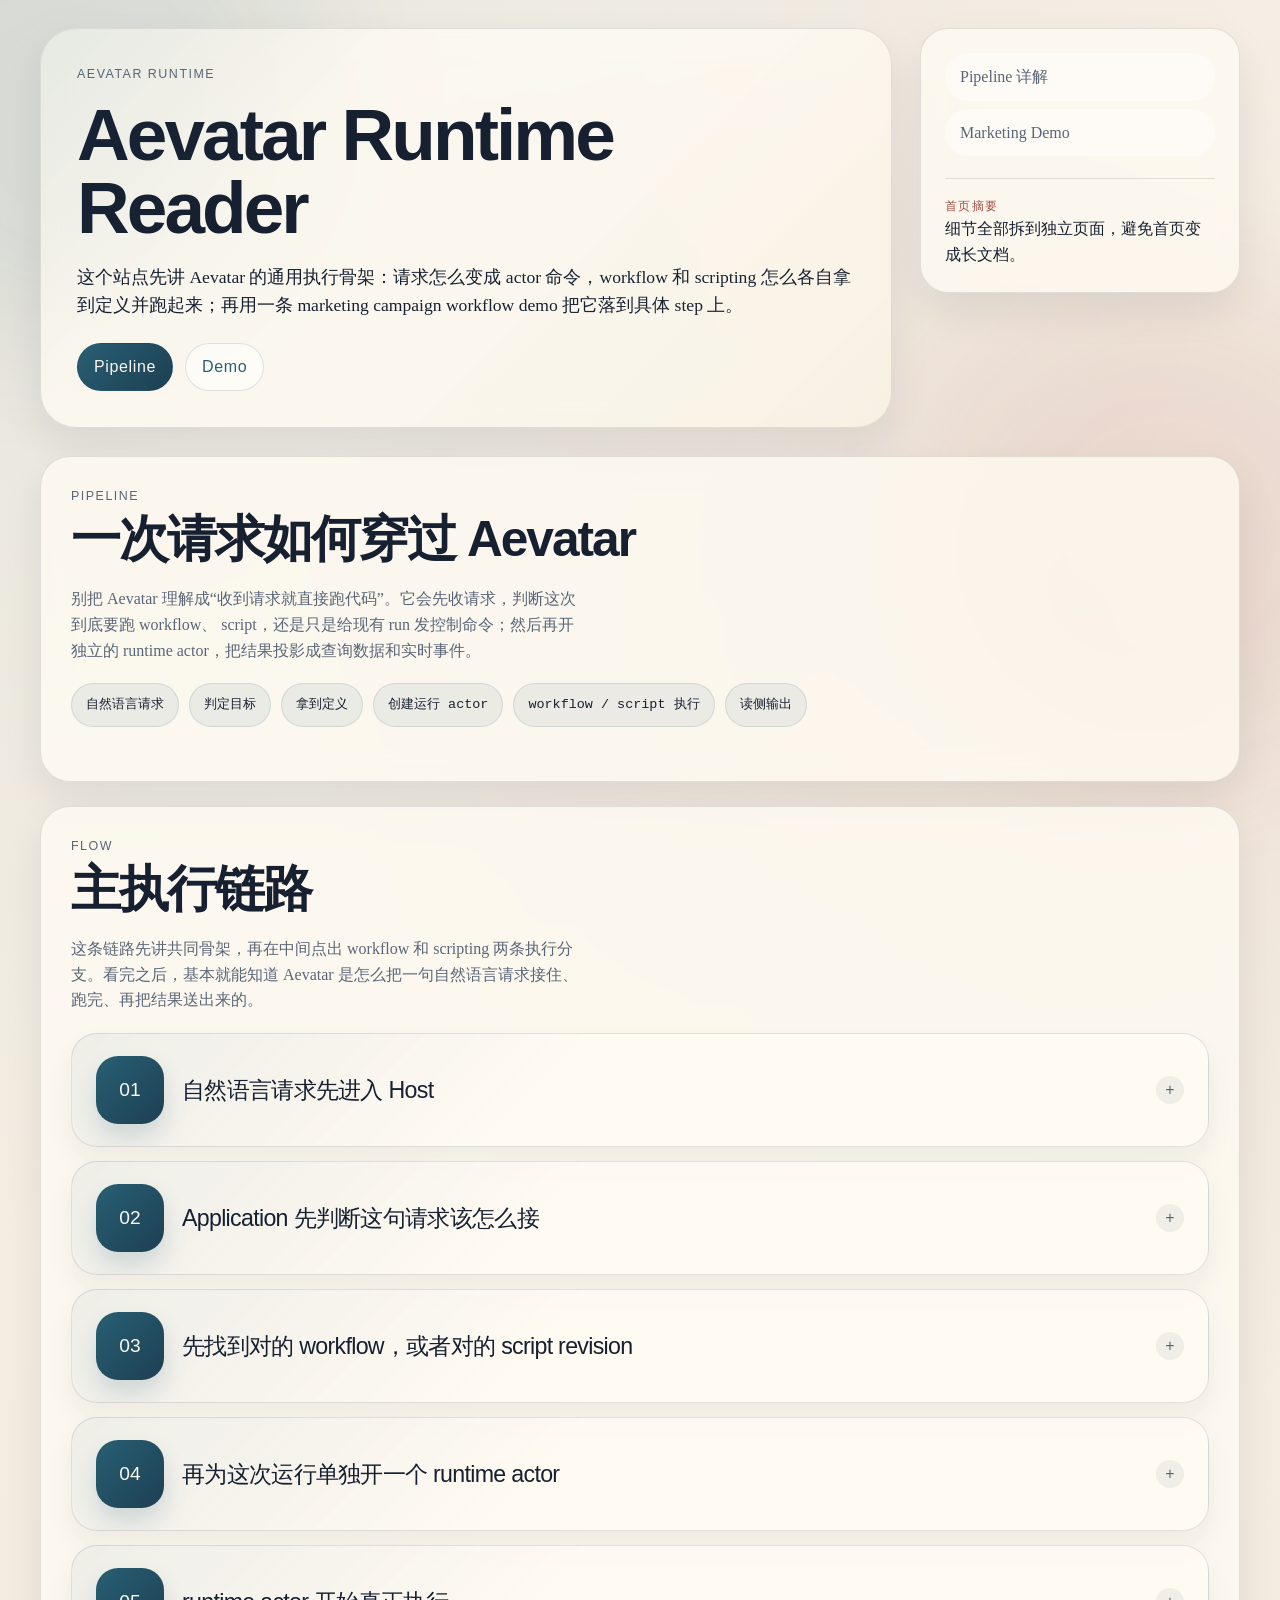
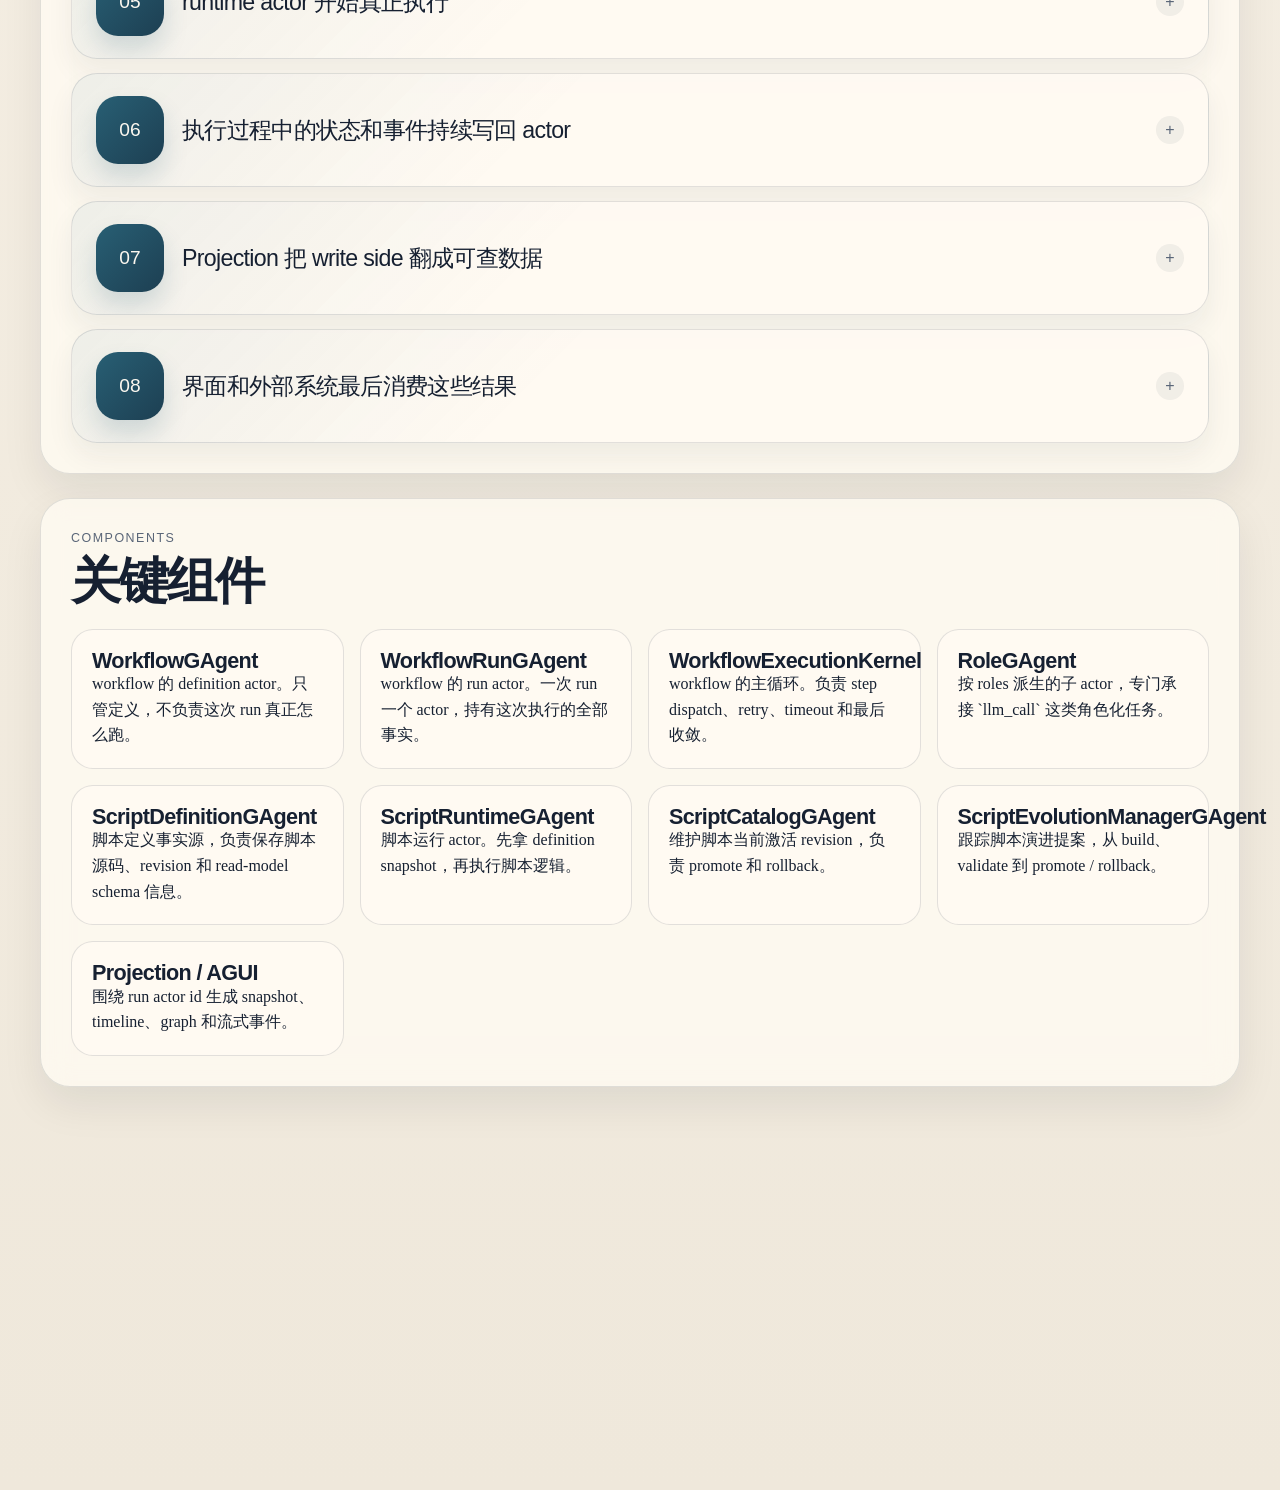
==== index.html @ a27347e6 "Deploy initial GitHub Pages site" ====
<!doctype html>
<html lang="zh-CN">
  <head>
    <meta charset="utf-8">
    <meta name="viewport" content="width=device-width, initial-scale=1">
    <title>Aevatar Runtime Reader</title>
    <meta
      name="description"
      content="Aevatar 运行骨架的静态说明站。首页先讲 workflow 与 scripting 共用的执行模式，再拆到具体页面。">
    <link rel="stylesheet" href="./styles.css">
  </head>
  <body>
    <div class="ambient ambient-a"></div>
    <div class="ambient ambient-b"></div>

    <div class="page-shell">
      <header class="hero hero-compact">
        <div class="hero-copy">
          <p class="eyebrow">Aevatar Runtime</p>
          <h1>Aevatar Runtime Reader</h1>
          <p class="lede">
            这个站点先讲 Aevatar 的通用执行骨架：请求怎么变成 actor 命令，workflow 和 scripting
            怎么各自拿到定义并跑起来；再用一条 marketing campaign workflow demo 把它落到具体 step 上。
          </p>

          <div class="hero-actions">
            <a class="button button-primary" href="./pipeline.html">Pipeline</a>
            <a class="button button-secondary" href="./marketing-demo.html">Demo</a>
          </div>
        </div>

        <aside class="hero-side">
          <nav class="section-nav" aria-label="Pages">
            <a href="./pipeline.html">Pipeline 详解</a>
            <a href="./marketing-demo.html">Marketing Demo</a>
          </nav>

          <div class="callout">
            <p class="callout-title">首页摘要</p>
            <p>细节全部拆到独立页面，避免首页变成长文档。</p>
          </div>
        </aside>
      </header>

      <main class="content">
        <section class="panel reveal" id="snapshot" data-section>
          <div class="panel-head">
            <p class="section-kicker">Pipeline</p>
            <h2>一次请求如何穿过 Aevatar</h2>
          </div>

          <p class="phase-summary">
            别把 Aevatar 理解成“收到请求就直接跑代码”。它会先收请求，判断这次到底要跑 workflow、
            script，还是只是给现有 run 发控制命令；然后再开独立的 runtime actor，把结果投影成查询数据和实时事件。
          </p>

          <div class="event-ribbon" aria-label="Pipeline Summary">
            <span>自然语言请求</span>
            <span>判定目标</span>
            <span>拿到定义</span>
            <span>创建运行 actor</span>
            <span>workflow / script 执行</span>
            <span>读侧输出</span>
          </div>
        </section>

        <section class="panel reveal" id="flow" data-section>
          <div class="panel-head">
            <p class="section-kicker">Flow</p>
            <h2>主执行链路</h2>
          </div>

          <p class="phase-summary">
            这条链路先讲共同骨架，再在中间点出 workflow 和 scripting 两条执行分支。看完之后，基本就能知道 Aevatar 是怎么把一句自然语言请求接住、跑完、再把结果送出来的。
          </p>

          <div class="step-disclosure-list">
            <details class="step-disclosure">
              <summary class="step-summary">
                <span class="step-summary-index">01</span>
                <span class="step-summary-text">自然语言请求先进入 Host</span>
              </summary>
              <div class="step-detail-body">
                <p>这里说的请求，通常是一句自然语言，比如“帮我总结这段内容”或者“给我生成一个 workflow”。它会先通过 `POST /api/chat` 之类的入口进入 Host；`resume` 和 `signal` 则是控制已有 run 的技术接口。</p>
                <p>Host 会先做参数校验和协议适配，把外部输入整理成内部命令模型。这一层只负责接入和输出格式，不保存 workflow、script 或 run 的业务状态。</p>
              </div>
            </details>

            <details class="step-disclosure">
              <summary class="step-summary">
                <span class="step-summary-index">02</span>
                <span class="step-summary-text">Application 先判断这句请求该怎么接</span>
              </summary>
              <div class="step-detail-body">
                <p>Aevatar 的执行根是 actor。Application 会先判断这是要新开一次运行，还是去恢复、控制一条已经存在的 run。</p>
                <p>技术上，这一步会把请求送进 command pipeline，由 resolver / binder 决定目标 actor 和观察链路怎么挂。它先解决“谁来接这单”，而不是“马上怎么执行”。</p>
              </div>
            </details>

            <details class="step-disclosure">
              <summary class="step-summary">
                <span class="step-summary-index">03</span>
                <span class="step-summary-text">先找到对的 workflow，或者对的 script revision</span>
              </summary>
              <div class="step-detail-body">
                <p>workflow 分支会先确认这次到底该跑哪一个 workflow，而且要跑对。来源可能是 registry、inline YAML，或者某个已经绑定了 definition 的 source actor。</p>
                <p>scripting 分支则先从 `ScriptCatalogGAgent` 查当前激活 revision，再由 `ScriptDefinitionGAgent` 提供源码、脚本包和 schema。这一步本质上是在确定 definition。</p>
              </div>
            </details>

            <details class="step-disclosure">
              <summary class="step-summary">
                <span class="step-summary-index">04</span>
                <span class="step-summary-text">再为这次运行单独开一个 runtime actor</span>
              </summary>
              <div class="step-detail-body">
                <p>拿到 definition 之后，系统不会直接在 definition actor 上开跑。workflow 会新建 `WorkflowRunGAgent`；scripting 会用 `ScriptRuntimeGAgent`。</p>
                <p>这样每次 run 都有自己的状态边界。变量、挂起点、重试、超时和最终结果，都会放在这个 runtime actor 里。</p>
              </div>
            </details>

            <details class="step-disclosure">
              <summary class="step-summary">
                <span class="step-summary-index">05</span>
                <span class="step-summary-text">runtime actor 开始真正执行</span>
              </summary>
              <div class="step-detail-body">
                <p>workflow 路径里，`WorkflowExecutionKernel` 会推进 step 主循环：发 `StepRequestEvent`，等模块回 `StepCompletedEvent`，再决定下一步。`llm_call`、`connector_call`、`wait_signal`、`human_*` 都是在这里真正发生的。</p>
                <p>scripting 路径里，`ScriptRuntimeGAgent` 会先查询 definition snapshot，再执行脚本逻辑。也就是说，这一步不是笼统地“分岔”，而是两个 runtime 分别进入自己的执行引擎。</p>
              </div>
            </details>

            <details class="step-disclosure">
              <summary class="step-summary">
                <span class="step-summary-index">06</span>
                <span class="step-summary-text">执行过程中的状态和事件持续写回 actor</span>
              </summary>
              <div class="step-detail-body">
                <p>每次步骤开始、完成、失败、挂起或恢复，runtime actor 都会把状态变化和运行事件写回自己的事实源。</p>
                <p>所以 write side 在 actor 里，不在 controller、UI 或临时 service 里；恢复执行时也靠这些已经写回去的事实继续推进。</p>
              </div>
            </details>

            <details class="step-disclosure">
              <summary class="step-summary">
                <span class="step-summary-index">07</span>
                <span class="step-summary-text">Projection 把 write side 翻成可查数据</span>
              </summary>
              <div class="step-detail-body">
                <p>Projection 消费的是 run actor 发出的 runtime `EventEnvelope` stream，再整理成 timeline、graph、snapshot 这类读侧模型。</p>
                <p>这就是 Aevatar 里的 CQRS 分界线：actor 负责写侧，projection 负责读侧。页面上看到的执行过程，是投影后的结果。</p>
              </div>
            </details>

            <details class="step-disclosure">
              <summary class="step-summary">
                <span class="step-summary-index">08</span>
                <span class="step-summary-text">界面和外部系统最后消费这些结果</span>
              </summary>
              <div class="step-detail-body">
                <p>最后，AGUIAdapter 会把 envelope 映射成前端能直接消费的运行事件，SSE 和 WebSocket 负责实时往外推。</p>
                <p>如果要查当前 snapshot、timeline 或 graph，则走 `/api/actors/*` 这组读侧接口。用户最终看到的是这些映射和投影后的输出，而不是 actor 内部状态本身。</p>
              </div>
            </details>
          </div>
        </section>

        <section class="panel reveal" id="components" data-section>
          <div class="panel-head">
            <p class="section-kicker">Components</p>
            <h2>关键组件</h2>
          </div>

          <div class="component-grid">
            <article class="component-card">
              <h3>WorkflowGAgent</h3>
              <p>workflow 的 definition actor。只管定义，不负责这次 run 真正怎么跑。</p>
            </article>
            <article class="component-card">
              <h3>WorkflowRunGAgent</h3>
              <p>workflow 的 run actor。一次 run 一个 actor，持有这次执行的全部事实。</p>
            </article>
            <article class="component-card">
              <h3>WorkflowExecutionKernel</h3>
              <p>workflow 的主循环。负责 step dispatch、retry、timeout 和最后收敛。</p>
            </article>
            <article class="component-card">
              <h3>RoleGAgent</h3>
              <p>按 roles 派生的子 actor，专门承接 `llm_call` 这类角色化任务。</p>
            </article>
            <article class="component-card">
              <h3>ScriptDefinitionGAgent</h3>
              <p>脚本定义事实源，负责保存脚本源码、revision 和 read-model schema 信息。</p>
            </article>
            <article class="component-card">
              <h3>ScriptRuntimeGAgent</h3>
              <p>脚本运行 actor。先拿 definition snapshot，再执行脚本逻辑。</p>
            </article>
            <article class="component-card">
              <h3>ScriptCatalogGAgent</h3>
              <p>维护脚本当前激活 revision，负责 promote 和 rollback。</p>
            </article>
            <article class="component-card">
              <h3>ScriptEvolutionManagerGAgent</h3>
              <p>跟踪脚本演进提案，从 build、validate 到 promote / rollback。</p>
            </article>
            <article class="component-card">
              <h3>Projection / AGUI</h3>
              <p>围绕 run actor id 生成 snapshot、timeline、graph 和流式事件。</p>
            </article>
          </div>
        </section>

        <section class="panel reveal" id="reading" data-section>
          <div class="panel-head">
            <p class="section-kicker">Reading</p>
            <h2>继续阅读</h2>
          </div>

          <div class="reading-grid">
            <a class="reading-card" href="./pipeline.html">
              <p class="reading-tag">Architecture</p>
              <h3>Aevatar Pipeline</h3>
              <p>
                讲清楚 Aevatar 的共享执行骨架，以及 workflow / scripting 在哪里分岔。
              </p>
            </a>

            <a class="reading-card" href="./marketing-demo.html">
              <p class="reading-tag">Demo</p>
              <h3>Marketing Campaign Demo</h3>
              <p>
                按时间线解释 95 个 step 在做什么，并补上 step graph 和原始 YAML 对照。
              </p>
            </a>
          </div>
        </section>
      </main>
    </div>

    <script src="./app.js"></script>
  </body>
</html>
---- styles.css ----
:root {
  --bg: #f4efe4;
  --bg-soft: #fbf7ef;
  --ink: #162031;
  --muted: #5a6678;
  --line: rgba(22, 32, 49, 0.12);
  --card: rgba(255, 251, 243, 0.78);
  --card-strong: rgba(255, 250, 242, 0.92);
  --blue: #285f74;
  --red: #a44a3f;
  --sand: #bb8c46;
  --green: #376a57;
  --shadow: 0 18px 40px rgba(18, 26, 39, 0.08);
  --radius-lg: 28px;
  --radius-md: 20px;
  --radius-sm: 14px;
  --max-width: 1200px;
  --body-font: "Iowan Old Style", "Palatino Linotype", "Book Antiqua", Georgia, serif;
  --heading-font: "Avenir Next Condensed", "Franklin Gothic Medium", "Trebuchet MS", sans-serif;
  --mono-font: "SFMono-Regular", "SF Mono", Consolas, "Liberation Mono", Menlo, monospace;
}

* {
  box-sizing: border-box;
}

html {
  scroll-behavior: smooth;
}

body {
  margin: 0;
  color: var(--ink);
  background:
    radial-gradient(circle at top left, rgba(40, 95, 116, 0.08), transparent 38%),
    radial-gradient(circle at 85% 20%, rgba(164, 74, 63, 0.08), transparent 30%),
    linear-gradient(180deg, #f7f1e7 0%, #efe8db 100%);
  font-family: var(--body-font);
  line-height: 1.6;
}

a {
  color: inherit;
}

code,
pre {
  font-family: var(--mono-font);
}

.ambient {
  position: fixed;
  inset: auto;
  width: 30rem;
  height: 30rem;
  border-radius: 999px;
  filter: blur(70px);
  opacity: 0.45;
  pointer-events: none;
  z-index: 0;
}

.ambient-a {
  top: -8rem;
  left: -10rem;
  background: rgba(40, 95, 116, 0.18);
}

.ambient-b {
  right: -8rem;
  bottom: 8rem;
  background: rgba(164, 74, 63, 0.16);
}

.page-shell {
  position: relative;
  z-index: 1;
  width: min(var(--max-width), calc(100vw - 32px));
  margin: 0 auto;
  padding: 28px 0 64px;
}

.article-shell {
  width: min(1080px, calc(100vw - 32px));
}

.hero {
  display: grid;
  grid-template-columns: minmax(0, 1.35fr) minmax(240px, 320px);
  gap: 28px;
  align-items: start;
}

.hero-copy,
.hero-side,
.panel,
.footer {
  background: var(--card);
  backdrop-filter: blur(14px);
  border: 1px solid var(--line);
  box-shadow: var(--shadow);
}

.hero-copy {
  border-radius: 36px;
  padding: 36px;
  overflow: hidden;
  position: relative;
}

.hero-copy::before {
  content: "";
  position: absolute;
  inset: 0;
  background:
    linear-gradient(135deg, rgba(40, 95, 116, 0.08), transparent 30%),
    linear-gradient(315deg, rgba(187, 140, 70, 0.06), transparent 45%);
  pointer-events: none;
}

.hero-side {
  border-radius: 28px;
  padding: 24px;
  position: sticky;
  top: 20px;
}

.hero-compact .hero-copy {
  min-height: 100%;
}

.eyebrow,
.section-kicker,
.hero-label,
.stage-meta,
.callout-title,
.reading-tag,
.chip {
  font-family: var(--heading-font);
  letter-spacing: 0.12em;
  text-transform: uppercase;
}

.eyebrow {
  margin: 0 0 14px;
  font-size: 0.78rem;
  color: var(--muted);
}

.eyebrow span {
  color: var(--blue);
  letter-spacing: 0.04em;
}

h1,
h2,
h3 {
  font-family: var(--heading-font);
  font-weight: 700;
  line-height: 1;
  margin: 0;
}

h1 {
  font-size: clamp(2.8rem, 5.7vw, 5.4rem);
  letter-spacing: -0.04em;
  margin-bottom: 18px;
}

h2 {
  font-size: clamp(1.95rem, 4vw, 3.1rem);
  letter-spacing: -0.04em;
}

h3 {
  font-size: 1.35rem;
  letter-spacing: -0.03em;
}

.lede {
  max-width: 52rem;
  margin: 0;
  font-size: 1.1rem;
  color: var(--ink);
}

.hero-actions {
  display: flex;
  gap: 12px;
  flex-wrap: wrap;
  margin-top: 24px;
}

.button {
  display: inline-flex;
  align-items: center;
  justify-content: center;
  min-height: 46px;
  padding: 10px 16px;
  border-radius: 999px;
  border: 1px solid transparent;
  text-decoration: none;
  font-family: var(--heading-font);
  letter-spacing: 0.04em;
  transition: transform 220ms ease, border-color 220ms ease, background 220ms ease;
}

.button:hover {
  transform: translateY(-2px);
}

.button-primary {
  color: var(--bg-soft);
  background: linear-gradient(135deg, var(--blue), #1d3f52);
}

.button-secondary {
  color: var(--ink);
  background: rgba(255, 255, 255, 0.5);
  border-color: rgba(22, 32, 49, 0.12);
}

.section-nav {
  display: grid;
  gap: 8px;
}

.section-nav a,
.page-nav a {
  border-radius: 999px;
  border: 1px solid transparent;
  padding: 10px 14px;
  text-decoration: none;
  color: var(--muted);
  background: rgba(255, 255, 255, 0.45);
  transition: background 240ms ease, color 240ms ease, border-color 240ms ease;
}

.section-nav a:hover,
.section-nav a.is-active,
.page-nav a:hover,
.page-nav a.is-active {
  background: rgba(40, 95, 116, 0.09);
  color: var(--ink);
  border-color: rgba(40, 95, 116, 0.2);
}

.page-nav {
  display: flex;
  flex-wrap: wrap;
  gap: 10px;
}

.callout {
  margin-top: 22px;
  padding-top: 18px;
  border-top: 1px solid var(--line);
}

.callout-title {
  margin: 0 0 10px;
  font-size: 0.75rem;
  color: var(--red);
}

.callout p,
.definition-card p,
.component-card p,
.primitive-card p,
.pitfall-card p,
.stage-body p,
.footer p,
.mini-step p,
.reading-card p,
.stat-card p,
.phase-summary {
  margin: 0;
}

.content {
  display: grid;
  gap: 24px;
  margin-top: 28px;
}

.panel,
.footer {
  border-radius: 30px;
  padding: 30px;
}

.article-hero {
  display: grid;
  gap: 18px;
}

.back-link {
  display: inline-flex;
  width: fit-content;
  text-decoration: none;
  color: var(--blue);
  font-family: var(--heading-font);
  letter-spacing: 0.04em;
}

.panel-head {
  display: grid;
  gap: 8px;
  margin-bottom: 22px;
}

.compact-head {
  margin-top: 28px;
}

.section-kicker {
  margin: 0;
  font-size: 0.78rem;
  color: var(--muted);
}

.definition-grid,
.component-grid,
.primitive-grid,
.pitfall-grid,
.evidence-grid,
.reading-grid,
.mini-flow,
.stat-grid {
  display: grid;
  gap: 16px;
}

.definition-grid {
  grid-template-columns: repeat(auto-fit, minmax(220px, 1fr));
}

.component-grid,
.evidence-grid {
  grid-template-columns: repeat(auto-fit, minmax(220px, 1fr));
}

.primitive-grid,
.reading-grid {
  grid-template-columns: repeat(auto-fit, minmax(260px, 1fr));
}

.stat-grid {
  grid-template-columns: repeat(auto-fit, minmax(210px, 1fr));
}

.mini-flow {
  grid-template-columns: repeat(auto-fit, minmax(200px, 1fr));
}

.definition-card,
.component-card,
.primitive-card,
.pitfall-card,
.evidence-link,
.reading-card,
.mini-step,
.stat-card,
.step-card {
  background: var(--card-strong);
  border: 1px solid var(--line);
  border-radius: 22px;
  padding: 20px;
}

.definition-card {
  min-height: 180px;
}

.accent-blue {
  box-shadow: inset 0 4px 0 rgba(40, 95, 116, 0.9);
}

.accent-sand {
  box-shadow: inset 0 4px 0 rgba(187, 140, 70, 0.9);
}

.accent-red {
  box-shadow: inset 0 4px 0 rgba(164, 74, 63, 0.9);
}

.formula {
  font-size: 1.04rem;
}

.mini-step {
  min-height: 150px;
  display: grid;
  gap: 10px;
}

.mini-step span {
  display: inline-flex;
  align-items: center;
  justify-content: center;
  width: 42px;
  height: 42px;
  border-radius: 999px;
  color: var(--bg-soft);
  background: linear-gradient(135deg, var(--blue), #1d3f52);
  font-family: var(--heading-font);
}

.mini-step strong,
.stat-card strong,
.reading-card h3,
.evidence-link strong {
  font-family: var(--heading-font);
}

.reading-card,
.evidence-link {
  text-decoration: none;
  display: grid;
  gap: 10px;
  transition: transform 220ms ease, border-color 220ms ease, background 220ms ease;
}

.reading-card:hover,
.evidence-link:hover {
  transform: translateY(-3px);
  border-color: rgba(40, 95, 116, 0.24);
  background: rgba(40, 95, 116, 0.06);
}

.static-card:hover {
  transform: none;
  border-color: var(--line);
  background: var(--card-strong);
}

.reading-tag {
  margin: 0;
  font-size: 0.72rem;
  color: var(--muted);
}

.stat-card {
  display: grid;
  gap: 8px;
}

.stat-card span {
  font-family: var(--heading-font);
  letter-spacing: 0.11em;
  text-transform: uppercase;
  font-size: 0.74rem;
  color: var(--muted);
}

.stat-card strong {
  font-size: 1.28rem;
}

.event-ribbon {
  display: flex;
  flex-wrap: wrap;
  gap: 10px;
  margin-bottom: 24px;
}

.event-ribbon span {
  padding: 10px 14px;
  border-radius: 999px;
  background: rgba(40, 95, 116, 0.08);
  border: 1px solid rgba(40, 95, 116, 0.14);
  font-family: var(--mono-font);
  font-size: 0.84rem;
}

.step-disclosure-list {
  display: grid;
  gap: 14px;
}

.step-disclosure {
  background:
    linear-gradient(135deg, rgba(40, 95, 116, 0.08), transparent 42%),
    var(--card-strong);
  border: 1px solid rgba(22, 32, 49, 0.12);
  border-radius: 26px;
  overflow: hidden;
  box-shadow: 0 14px 28px rgba(18, 26, 39, 0.06);
}

.step-summary {
  list-style: none;
  display: grid;
  grid-template-columns: 68px minmax(0, 1fr) 28px;
  gap: 18px;
  align-items: center;
  padding: 22px 24px;
  cursor: pointer;
}

.step-summary::-webkit-details-marker {
  display: none;
}

.step-summary::after {
  content: "+";
  display: inline-grid;
  place-items: center;
  width: 28px;
  height: 28px;
  border-radius: 999px;
  background: rgba(22, 32, 49, 0.06);
  color: var(--muted);
  font-family: var(--heading-font);
  font-size: 1rem;
}

.step-disclosure[open] .step-summary::after {
  content: "-";
}

.step-summary-index {
  display: inline-grid;
  place-items: center;
  width: 68px;
  height: 68px;
  border-radius: 22px;
  background: linear-gradient(135deg, var(--blue), #1d3f52);
  color: var(--bg-soft);
  font-family: var(--heading-font);
  font-size: 1.2rem;
  box-shadow: 0 14px 24px rgba(40, 95, 116, 0.18);
}

.step-summary-text {
  font-family: var(--heading-font);
  font-size: clamp(1.15rem, 2vw, 1.45rem);
  letter-spacing: -0.03em;
  line-height: 1.15;
}

.step-detail-body {
  display: grid;
  gap: 10px;
  padding: 0 24px 22px 110px;
}

.pipeline-list,
.step-timeline {
  list-style: none;
  margin: 0;
  padding: 0;
}

.pipeline-list {
  display: grid;
  gap: 0;
}

.pipeline-stage {
  display: grid;
  grid-template-columns: 92px minmax(0, 1fr);
  gap: 18px;
  position: relative;
  padding: 8px 0 22px;
}

.pipeline-stage:not(:last-child)::after {
  content: "";
  position: absolute;
  left: 45px;
  top: 78px;
  bottom: 8px;
  width: 2px;
  background: linear-gradient(180deg, rgba(40, 95, 116, 0.44), rgba(40, 95, 116, 0.08));
}

.stage-index {
  width: 92px;
  height: 92px;
  border-radius: 30px;
  display: grid;
  place-items: center;
  font-family: var(--heading-font);
  font-size: 1.9rem;
  color: var(--bg-soft);
  background: linear-gradient(135deg, var(--blue), #1d3f52);
  box-shadow: 0 12px 24px rgba(40, 95, 116, 0.2);
}

.stage-body {
  background: var(--card-strong);
  border: 1px solid var(--line);
  border-radius: 24px;
  padding: 20px;
  display: grid;
  gap: 10px;
}

.primitive-card p {
  display: flex;
  flex-wrap: wrap;
  gap: 8px;
}

.primitive-card code {
  display: inline-flex;
  align-items: center;
  padding: 5px 9px;
  border-radius: 999px;
  background: rgba(22, 32, 49, 0.05);
  font-size: 0.84rem;
}

.boundary-table {
  display: grid;
  gap: 10px;
}

.boundary-row {
  display: grid;
  grid-template-columns: minmax(140px, 180px) minmax(0, 1fr) minmax(0, 1fr);
  gap: 14px;
  align-items: start;
  background: var(--card-strong);
  border: 1px solid var(--line);
  border-radius: 22px;
  padding: 16px 18px;
}

.boundary-head {
  font-family: var(--heading-font);
  letter-spacing: 0.08em;
  text-transform: uppercase;
  color: var(--muted);
  background: transparent;
  box-shadow: none;
  border-style: dashed;
}

.pitfall-grid {
  grid-template-columns: repeat(auto-fit, minmax(260px, 1fr));
}

.pitfall-card {
  position: relative;
  overflow: hidden;
}

.pitfall-card::before {
  content: "";
  position: absolute;
  inset: auto auto 0 0;
  width: 72px;
  height: 4px;
  background: var(--red);
}

.evidence-link span {
  color: var(--muted);
  font-family: var(--mono-font);
  font-size: 0.8rem;
  word-break: break-word;
}

.phase-summary {
  margin: 0 0 20px;
  max-width: 64ch;
  color: var(--muted);
}

.step-timeline {
  display: grid;
  gap: 12px;
}

.step-card {
  display: grid;
  grid-template-columns: 56px minmax(0, 1fr);
  gap: 16px;
  align-items: start;
  padding: 16px 18px;
}

.step-no {
  display: inline-grid;
  place-items: center;
  width: 56px;
  height: 56px;
  border-radius: 18px;
  background: rgba(40, 95, 116, 0.12);
  color: var(--blue);
  font-family: var(--heading-font);
  font-size: 1rem;
}

.branch-card .step-no {
  background: rgba(164, 74, 63, 0.12);
  color: var(--red);
}

.step-head {
  display: flex;
  flex-wrap: wrap;
  gap: 8px;
  align-items: center;
  margin-bottom: 8px;
}

.step-head strong {
  font-family: var(--heading-font);
  font-size: 1.08rem;
}

.chip {
  display: inline-flex;
  align-items: center;
  height: 26px;
  padding: 0 10px;
  border-radius: 999px;
  border: 1px solid rgba(22, 32, 49, 0.08);
  background: rgba(22, 32, 49, 0.05);
  font-size: 0.68rem;
  color: var(--muted);
}

.graph-legend {
  display: flex;
  flex-wrap: wrap;
  gap: 12px;
  margin: 0 0 18px;
}

.graph-legend-item,
.graph-phase-kicker,
.graph-node-type,
.graph-node-role,
.graph-node-link-label {
  font-family: var(--heading-font);
  letter-spacing: 0.08em;
  text-transform: uppercase;
}

.graph-legend-item {
  display: inline-flex;
  align-items: center;
  gap: 8px;
  color: var(--muted);
  font-size: 0.68rem;
}

.legend-line,
.legend-branch,
.legend-cross {
  display: inline-flex;
  width: 24px;
  height: 10px;
  border-radius: 999px;
}

.legend-line {
  background: linear-gradient(90deg, rgba(40, 95, 116, 0.24), rgba(40, 95, 116, 0.82));
}

.legend-branch {
  background: linear-gradient(90deg, rgba(164, 74, 63, 0.2), rgba(164, 74, 63, 0.82));
}

.legend-cross {
  background: linear-gradient(90deg, rgba(187, 140, 70, 0.2), rgba(187, 140, 70, 0.82));
}

.workflow-graph {
  display: grid;
  gap: 18px;
}

.workflow-graph-compact {
  gap: 12px;
  width: max-content;
  max-width: 100%;
}

.graph-phase {
  background: rgba(255, 255, 255, 0.42);
  border: 1px solid var(--line);
  border-radius: 24px;
  padding: 18px;
  display: grid;
  gap: 14px;
}

.graph-phase-head {
  display: flex;
  align-items: end;
  justify-content: space-between;
  gap: 16px;
  flex-wrap: wrap;
}

.graph-phase-kicker {
  margin: 0 0 4px;
  font-size: 0.72rem;
  color: var(--muted);
}

.graph-phase-head h3 {
  font-size: 1.2rem;
}

.graph-phase-count {
  color: var(--muted);
  font-family: var(--mono-font);
  font-size: 0.84rem;
}

.graph-lane {
  list-style: none;
  margin: 0;
  padding: 0;
  display: grid;
  gap: 14px;
}

.graph-node {
  position: relative;
  background: var(--card-strong);
  border: 1px solid rgba(22, 32, 49, 0.12);
  border-radius: 20px;
  padding: 16px 18px 18px;
  display: grid;
  gap: 10px;
  cursor: default;
}

.graph-node::after {
  content: "";
  position: absolute;
  left: 28px;
  bottom: -15px;
  width: 2px;
  height: 15px;
  background: linear-gradient(180deg, rgba(40, 95, 116, 0.6), rgba(40, 95, 116, 0.12));
}

.graph-node::before {
  content: "";
  position: absolute;
  left: 24px;
  bottom: -17px;
  width: 10px;
  height: 10px;
  border-right: 2px solid rgba(40, 95, 116, 0.48);
  border-bottom: 2px solid rgba(40, 95, 116, 0.48);
  transform: rotate(45deg);
}

.graph-node:last-child::after,
.graph-node:last-child::before {
  display: none;
}

.graph-node.is-conditional {
  border-color: rgba(164, 74, 63, 0.22);
  box-shadow: inset 0 3px 0 rgba(164, 74, 63, 0.82);
}

.graph-node.is-cross-phase {
  border-color: rgba(187, 140, 70, 0.28);
}

.graph-node-head {
  display: flex;
  align-items: start;
  gap: 14px;
}

.graph-node-no {
  display: inline-grid;
  place-items: center;
  width: 42px;
  height: 42px;
  border-radius: 14px;
  background: rgba(40, 95, 116, 0.12);
  color: var(--blue);
  font-family: var(--heading-font);
  font-size: 0.94rem;
  flex: 0 0 auto;
}

.graph-node.is-conditional .graph-node-no {
  background: rgba(164, 74, 63, 0.12);
  color: var(--red);
}

.graph-node-label {
  display: grid;
  gap: 8px;
  min-width: 0;
}

.graph-node-label strong {
  font-family: var(--mono-font);
  font-size: 0.94rem;
  word-break: break-word;
}

.graph-node-meta {
  display: flex;
  flex-wrap: wrap;
  gap: 8px;
}

.graph-node-type,
.graph-node-role {
  display: inline-flex;
  align-items: center;
  min-height: 24px;
  padding: 0 10px;
  border-radius: 999px;
  font-size: 0.66rem;
}

.graph-node-type {
  background: rgba(40, 95, 116, 0.1);
  color: var(--blue);
}

.graph-node-role {
  background: rgba(22, 32, 49, 0.05);
  color: var(--muted);
}

.graph-node-links {
  display: grid;
  gap: 8px;
}

.graph-node-links.is-branch-grid {
  grid-template-columns: repeat(2, minmax(0, 1fr));
  gap: 10px;
  position: relative;
  padding-top: 6px;
}

.graph-node-links.is-branch-grid::before {
  content: "";
  position: absolute;
  left: 50%;
  top: 0;
  width: 18px;
  height: 10px;
  transform: translateX(-50%);
  border-top: 2px solid rgba(164, 74, 63, 0.36);
  border-left: 2px solid rgba(164, 74, 63, 0.36);
  border-right: 2px solid rgba(164, 74, 63, 0.36);
  border-radius: 12px 12px 0 0;
}

.graph-node-link {
  display: flex;
  flex-wrap: wrap;
  gap: 8px;
  align-items: center;
  font-size: 0.92rem;
}

.graph-node-link-label {
  display: inline-flex;
  align-items: center;
  min-height: 24px;
  padding: 0 9px;
  border-radius: 999px;
  font-size: 0.66rem;
}

.graph-node-link-label.is-next {
  background: rgba(40, 95, 116, 0.1);
  color: var(--blue);
}

.graph-node-link-label.is-branch {
  background: rgba(164, 74, 63, 0.12);
  color: var(--red);
}

.graph-node-link-label.is-cross {
  background: rgba(187, 140, 70, 0.16);
  color: #8f5e1e;
}

.graph-node-link code {
  font-size: 0.85rem;
}

.graph-node-tooltip {
  position: absolute;
  top: 0;
  left: calc(100% + 12px);
  width: min(280px, 52vw);
  padding: 12px 14px;
  border-radius: 14px;
  border: 1px solid rgba(22, 32, 49, 0.12);
  background: rgba(18, 26, 39, 0.96);
  color: #eef2f8;
  font-size: 0.8rem;
  line-height: 1.5;
  box-shadow: 0 14px 28px rgba(18, 26, 39, 0.18);
  opacity: 0;
  transform: translateY(6px);
  pointer-events: none;
  transition: opacity 180ms ease, transform 180ms ease;
  z-index: 5;
}

.graph-node:hover .graph-node-tooltip,
.graph-node:focus .graph-node-tooltip,
.graph-node:focus-within .graph-node-tooltip {
  opacity: 1;
  transform: translateY(0);
}

.graph-branch-box {
  position: relative;
  display: grid;
  gap: 8px;
  padding: 10px 12px;
  border-radius: 14px;
  border: 1px dashed rgba(164, 74, 63, 0.28);
  background: rgba(164, 74, 63, 0.04);
}

.graph-branch-box.is-cross-phase {
  border-color: rgba(187, 140, 70, 0.34);
  background: rgba(187, 140, 70, 0.06);
}

.graph-branch-box code {
  font-size: 0.82rem;
  word-break: break-word;
}

.workflow-graph-compact .graph-phase {
  padding: 16px;
  border-radius: 20px;
  gap: 12px;
  width: min(100%, 360px);
  background: rgba(255, 253, 248, 0.96);
  border-color: rgba(40, 95, 116, 0.16);
}

.workflow-graph-compact .graph-phase-head h3 {
  font-size: 1.02rem;
}

.workflow-graph-compact .graph-phase-count,
.workflow-graph-compact .graph-phase-kicker {
  font-size: 0.72rem;
}

.workflow-graph-compact .graph-lane {
  gap: 8px;
  justify-items: start;
}

.workflow-graph-compact .graph-node {
  border-radius: 16px;
  padding: 10px 12px 12px;
  gap: 6px;
  width: min(100%, 300px);
  background: #fffdf8;
  border: 2px solid rgba(40, 95, 116, 0.22);
  box-shadow: 0 8px 14px rgba(18, 26, 39, 0.06);
}

.workflow-graph-compact .graph-node::after {
  left: 22px;
  bottom: -11px;
  height: 11px;
}

.workflow-graph-compact .graph-node::before {
  left: 18px;
  bottom: -13px;
  width: 8px;
  height: 8px;
}

.workflow-graph-compact .graph-node-no {
  width: 32px;
  height: 32px;
  border-radius: 10px;
  font-size: 0.8rem;
}

.workflow-graph-compact .graph-node-head {
  gap: 10px;
}

.workflow-graph-compact .graph-node-label {
  gap: 6px;
}

.workflow-graph-compact .graph-node-label strong {
  font-size: 0.78rem;
  color: var(--ink);
}

.workflow-graph-compact .graph-node-meta {
  gap: 6px;
}

.workflow-graph-compact .graph-node-type,
.workflow-graph-compact .graph-node-role,
.workflow-graph-compact .graph-node-link-label {
  min-height: 20px;
  padding: 0 8px;
  font-size: 0.58rem;
}

.workflow-graph-compact .graph-node-link {
  font-size: 0.74rem;
}

.workflow-graph-compact .graph-node-link code,
.workflow-graph-compact .graph-branch-box code {
  font-size: 0.75rem;
}

.workflow-graph-compact .graph-branch-box {
  gap: 6px;
  padding: 8px 10px;
  border-radius: 12px;
  background: rgba(164, 74, 63, 0.06);
}

.workflow-graph-compact .graph-node-tooltip {
  left: calc(100% + 10px);
  width: min(260px, 34vw);
  padding: 10px 12px;
  font-size: 0.74rem;
}

.workflow-graph-compact .graph-node.is-conditional {
  border-color: rgba(164, 74, 63, 0.34);
  box-shadow: inset 0 4px 0 rgba(164, 74, 63, 0.82), 0 8px 14px rgba(18, 26, 39, 0.06);
}

.code-block {
  margin: 0;
  padding: 20px;
  border-radius: 24px;
  border: 1px solid var(--line);
  background: rgba(18, 26, 39, 0.94);
  color: #e8edf5;
  overflow: auto;
  font-size: 0.84rem;
  line-height: 1.55;
  white-space: pre;
}

.code-block-tall {
  max-height: 960px;
}

.phase-assets {
  display: grid;
  grid-template-columns: minmax(0, 1.05fr) minmax(0, 0.95fr);
  gap: 18px;
  margin: 0 0 20px;
  align-items: start;
}

.phase-asset {
  background: rgba(255, 255, 255, 0.34);
  border: 1px solid var(--line);
  border-radius: 22px;
  padding: 16px;
  display: grid;
  gap: 12px;
  min-width: 0;
}

.phase-asset-head {
  display: grid;
  gap: 6px;
}

.phase-asset-head h3 {
  font-size: 1.02rem;
}

.code-block-phase {
  max-height: 540px;
}

.step-timeline {
  display: none;
}

.step-timeline.is-compact {
  gap: 8px;
}

.step-timeline.is-compact .step-card {
  padding: 12px 14px;
}

.step-timeline.is-compact .step-card p {
  display: none;
}

.step-timeline.is-compact .step-head {
  margin-bottom: 0;
}

.step-timeline.is-compact .step-head strong {
  font-size: 0.96rem;
}

.footer {
  margin-top: 24px;
  display: flex;
  justify-content: space-between;
  gap: 16px;
  flex-wrap: wrap;
}

.footer a,
.back-link,
.button-secondary {
  color: var(--blue);
}

.reveal {
  opacity: 0;
  transform: translateY(22px);
  transition: opacity 520ms ease, transform 520ms ease;
}

.reveal.is-visible {
  opacity: 1;
  transform: translateY(0);
}

@media (max-width: 1100px) {
  .hero {
    grid-template-columns: 1fr;
  }

  .hero-side {
    position: static;
  }

  .stat-grid {
    grid-template-columns: repeat(auto-fit, minmax(220px, 1fr));
  }
}

@media (max-width: 780px) {
  .page-shell,
  .article-shell {
    width: min(var(--max-width), calc(100vw - 20px));
    padding-top: 12px;
    padding-bottom: 40px;
  }

  .hero-copy,
  .hero-side,
  .panel,
  .footer {
    padding: 22px;
    border-radius: 24px;
  }

  h1 {
    font-size: clamp(2.3rem, 16vw, 4rem);
  }

  .pipeline-stage {
    grid-template-columns: 1fr;
  }

  .pipeline-stage::after {
    display: none;
  }

  .stage-index {
    width: 72px;
    height: 72px;
    border-radius: 22px;
    font-size: 1.5rem;
  }

  .boundary-row,
  .boundary-head {
    grid-template-columns: 1fr;
  }

  .step-card {
    grid-template-columns: 1fr;
  }

  .step-no {
    width: 48px;
    height: 48px;
    border-radius: 16px;
  }

  .step-summary {
    grid-template-columns: 52px minmax(0, 1fr) 24px;
    padding: 18px;
  }

  .step-summary-index {
    width: 52px;
    height: 52px;
    border-radius: 18px;
    font-size: 1rem;
  }

  .step-detail-body {
    padding: 0 18px 18px;
  }

  .graph-node-head {
    flex-direction: column;
  }

  .graph-node::after,
  .graph-node::before {
    left: 22px;
  }

  .graph-node-links.is-branch-grid {
    grid-template-columns: 1fr;
  }

  .phase-assets {
    grid-template-columns: 1fr;
  }

  .graph-node-tooltip,
  .workflow-graph-compact .graph-node-tooltip {
    left: 0;
    top: calc(100% + 8px);
    width: min(100%, 320px);
  }
}

@media (prefers-reduced-motion: reduce) {
  html {
    scroll-behavior: auto;
  }

  .button,
  .reading-card,
  .evidence-link,
  .reveal {
    transition: none;
  }

  .reveal {
    opacity: 1;
    transform: none;
  }
}
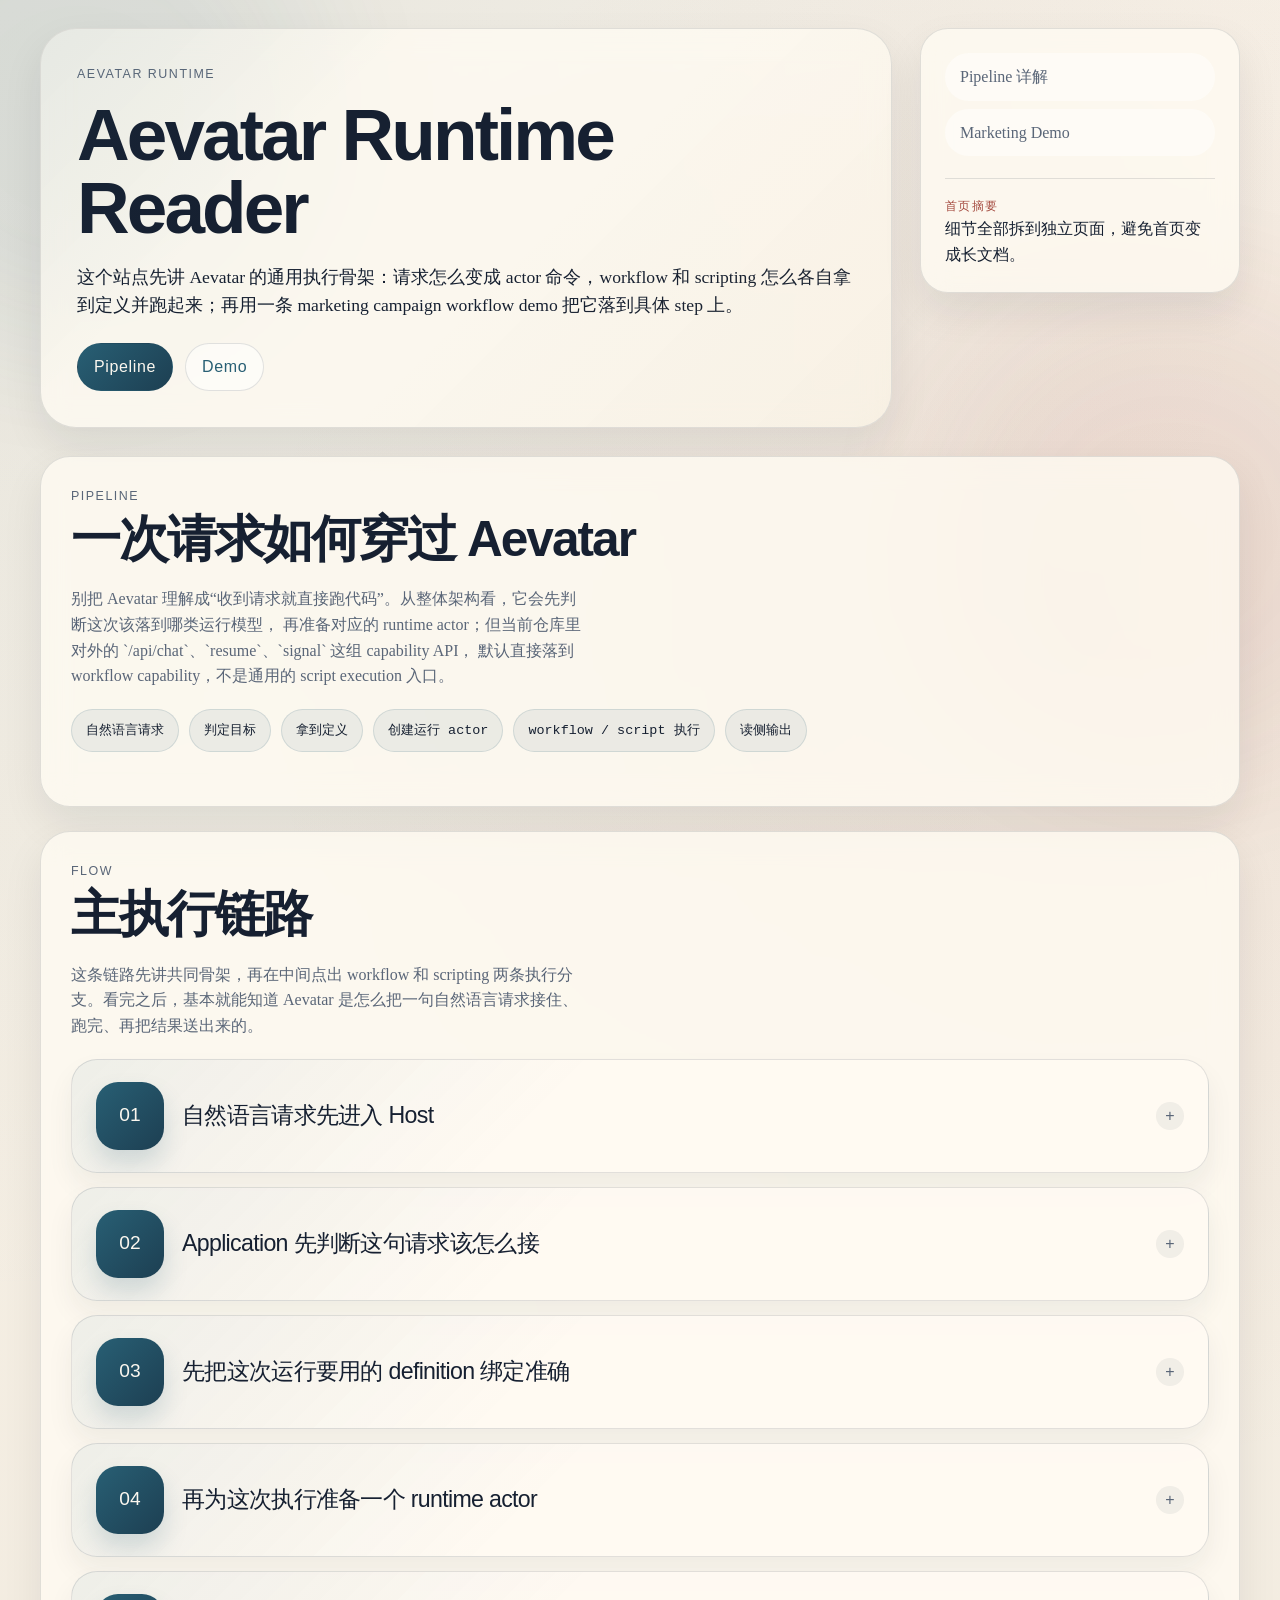
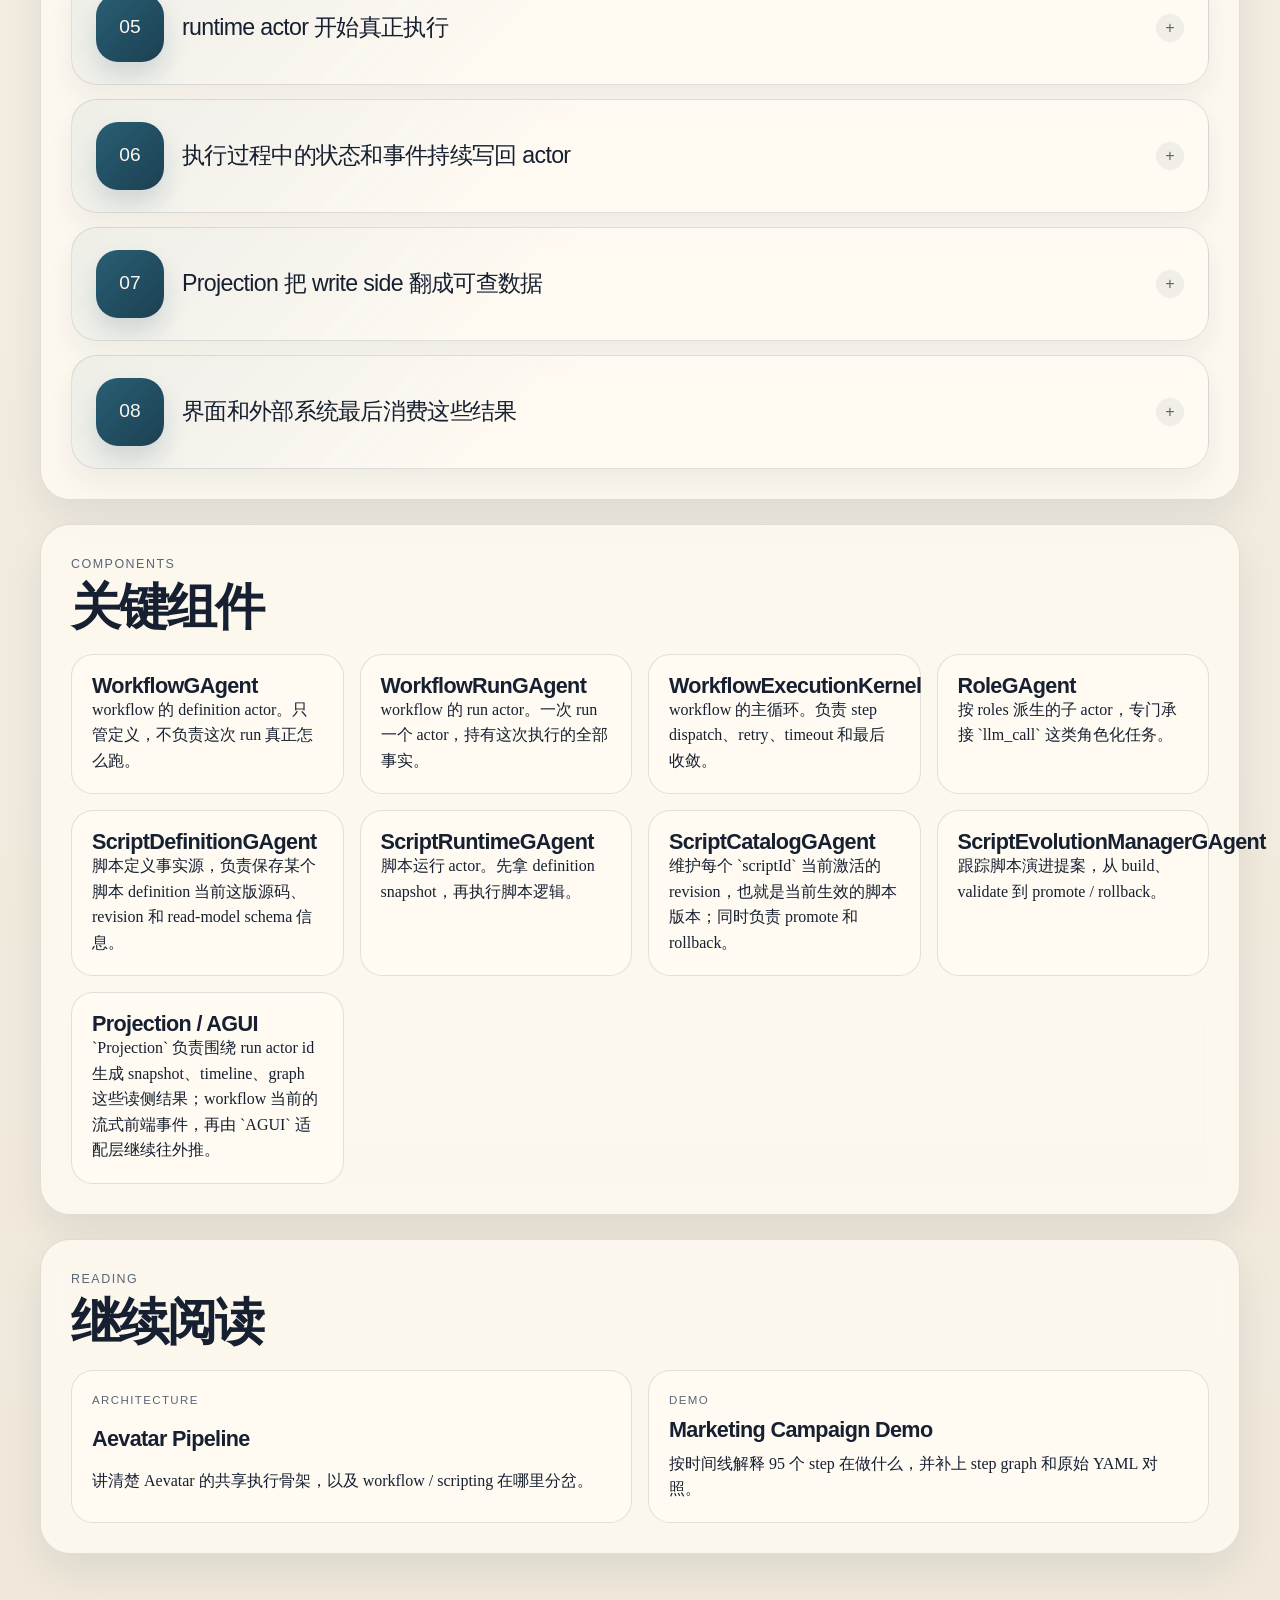
==== commit 21ddaae2: "Refine pipeline and scripting explanations" ====
--- a/index.html
+++ b/index.html
@@ -50,8 +50,9 @@
           </div>
 
           <p class="phase-summary">
-            别把 Aevatar 理解成“收到请求就直接跑代码”。它会先收请求，判断这次到底要跑 workflow、
-            script，还是只是给现有 run 发控制命令；然后再开独立的 runtime actor，把结果投影成查询数据和实时事件。
+            别把 Aevatar 理解成“收到请求就直接跑代码”。从整体架构看，它会先判断这次该落到哪类运行模型，
+            再准备对应的 runtime actor；但当前仓库里对外的 `/api/chat`、`resume`、`signal` 这组 capability API，
+            默认直接落到 workflow capability，不是通用的 script execution 入口。
           </p>
 
           <div class="event-ribbon" aria-label="Pipeline Summary">
@@ -93,29 +94,29 @@
               </summary>
               <div class="step-detail-body">
                 <p>Aevatar 的执行根是 actor。Application 会先判断这是要新开一次运行，还是去恢复、控制一条已经存在的 run。</p>
-                <p>技术上，这一步会把请求送进 command pipeline，由 resolver / binder 决定目标 actor 和观察链路怎么挂。它先解决“谁来接这单”，而不是“马上怎么执行”。</p>
+                <p>技术上，这一步会把请求送进 command pipeline，由 resolver / binder 决定目标 actor 和观察链路怎么挂。对当前这组 capability API 来说，chat 请求会先被折叠成 workflow run target，`resume` 和 `signal` 则直接指向已有 run actor。它先解决“谁来接这单”，而不是“马上怎么执行”。</p>
               </div>
             </details>
 
             <details class="step-disclosure">
               <summary class="step-summary">
                 <span class="step-summary-index">03</span>
-                <span class="step-summary-text">先找到对的 workflow，或者对的 script revision</span>
-              </summary>
-              <div class="step-detail-body">
-                <p>workflow 分支会先确认这次到底该跑哪一个 workflow，而且要跑对。来源可能是 registry、inline YAML，或者某个已经绑定了 definition 的 source actor。</p>
-                <p>scripting 分支则先从 `ScriptCatalogGAgent` 查当前激活 revision，再由 `ScriptDefinitionGAgent` 提供源码、脚本包和 schema。这一步本质上是在确定 definition。</p>
+                <span class="step-summary-text">先把这次运行要用的 definition 绑定准确</span>
+              </summary>
+              <div class="step-detail-body">
+                <p>workflow 分支里，这一步会先确认这次到底该跑哪一个 workflow，而且要跑对。来源可能是 registry、inline YAML，或者某个已经绑定了 definition 的 source actor；如果用户显式指定了 workflow name，系统还会校验它和 source binding 是否一致，避免跑错流程。</p>
+                <p>scripting 分支里，`script revision` 指的是同一个 `scriptId` 下某一版脚本定义的版本号，不是另一条执行链路。更准确地说，这一步是在先确定要用哪个 `definitionActorId`，必要时再带上 `requestedRevision` 作为版本约束；catalog 维护“当前激活的是哪个 revision”，runtime 真正执行时还是拿 `definitionActorId + requestedRevision` 去 `ScriptDefinitionGAgent` 查询 definition snapshot。</p>
               </div>
             </details>
 
             <details class="step-disclosure">
               <summary class="step-summary">
                 <span class="step-summary-index">04</span>
-                <span class="step-summary-text">再为这次运行单独开一个 runtime actor</span>
-              </summary>
-              <div class="step-detail-body">
-                <p>拿到 definition 之后，系统不会直接在 definition actor 上开跑。workflow 会新建 `WorkflowRunGAgent`；scripting 会用 `ScriptRuntimeGAgent`。</p>
-                <p>这样每次 run 都有自己的状态边界。变量、挂起点、重试、超时和最终结果，都会放在这个 runtime actor 里。</p>
+                <span class="step-summary-text">再为这次执行准备一个 runtime actor</span>
+              </summary>
+              <div class="step-detail-body">
+                <p>拿到 definition 之后，系统不会直接在 definition actor 上开跑。workflow 这边是一 run 一个 `WorkflowRunGAgent`；scripting 这边则会准备一个 `ScriptRuntimeGAgent` 来承接这次脚本运行，默认也会生成新的 runtime actor id。</p>
+                <p>这样执行状态就有清晰边界。变量、挂起点、重试、超时和最终结果，都放在 runtime actor 里；definition actor 继续只保存“跑什么”，不混进“这次怎么跑”的事实。</p>
               </div>
             </details>
 
@@ -125,7 +126,7 @@
                 <span class="step-summary-text">runtime actor 开始真正执行</span>
               </summary>
               <div class="step-detail-body">
-                <p>workflow 路径里，`WorkflowExecutionKernel` 会推进 step 主循环：发 `StepRequestEvent`，等模块回 `StepCompletedEvent`，再决定下一步。`llm_call`、`connector_call`、`wait_signal`、`human_*` 都是在这里真正发生的。</p>
+                <p>workflow 路径里，`WorkflowExecutionKernel` 会推进 step 主循环：发 `StepRequestEvent`，等模块回 `StepCompletedEvent`，再决定下一步。`connector_call`、`wait_signal`、`human_*` 都是在这里真正发生的；如果 step 配了 `target_role`，`llm_call` 会把请求交给对应的 run-scoped `RoleGAgent`，如果配了 `agent_type`，也可以解析到自定义 `IAgent`。</p>
                 <p>scripting 路径里，`ScriptRuntimeGAgent` 会先查询 definition snapshot，再执行脚本逻辑。也就是说，这一步不是笼统地“分岔”，而是两个 runtime 分别进入自己的执行引擎。</p>
               </div>
             </details>
@@ -136,8 +137,8 @@
                 <span class="step-summary-text">执行过程中的状态和事件持续写回 actor</span>
               </summary>
               <div class="step-detail-body">
-                <p>每次步骤开始、完成、失败、挂起或恢复，runtime actor 都会把状态变化和运行事件写回自己的事实源。</p>
-                <p>所以 write side 在 actor 里，不在 controller、UI 或临时 service 里；恢复执行时也靠这些已经写回去的事实继续推进。</p>
+                <p>运行不是最后才记一笔结果。每次步骤开始、完成、失败、挂起或恢复，runtime actor 都会把状态变化持续写回自己的事实层。这样一条 run 就算中途停住，系统后面也知道它停在哪、还在等什么、最后为什么结束。</p>
+                <p>技术上，workflow 会把 `WorkflowRunExecutionStartedEvent`、`WorkflowCompletedEvent` 和各模块写进 `ExecutionStates` 的运行态落回 run actor；`wait_signal`、`human_input`、`human_approval` 这类 pending 信息也在这里。scripting 则会先记下待完成的 definition query，再把真正执行产出的 `ScriptRunDomainEventCommitted` 以及 state/read-model payload 写回去。所以 write side 在 actor 里，不在 controller、UI 或临时 service 里。</p>
               </div>
             </details>
 
@@ -147,8 +148,8 @@
                 <span class="step-summary-text">Projection 把 write side 翻成可查数据</span>
               </summary>
               <div class="step-detail-body">
-                <p>Projection 消费的是 run actor 发出的 runtime `EventEnvelope` stream，再整理成 timeline、graph、snapshot 这类读侧模型。</p>
-                <p>这就是 Aevatar 里的 CQRS 分界线：actor 负责写侧，projection 负责读侧。页面上看到的执行过程，是投影后的结果。</p>
+                <p>Projection 不负责推进业务，它负责把运行中的事实翻译成更容易查、更容易展示的结果。它消费的是 run actor 发出的 runtime `EventEnvelope` stream，再整理成 snapshot、timeline、graph 这类读侧模型。</p>
+                <p>对 workflow 来说，这里其实有两条读侧分支：一条把同一条 envelope stream 投成 `WorkflowExecutionReport` 这类查询模型，供 `/api/actors/*` 去查；另一条把同一条 stream 映射成可继续往外转发的 `WorkflowRunEventEnvelope`。这就是 Aevatar 里的 CQRS 分界线：actor 负责写侧，projection 负责把写侧事实翻成读侧结果。</p>
               </div>
             </details>
 
@@ -158,8 +159,8 @@
                 <span class="step-summary-text">界面和外部系统最后消费这些结果</span>
               </summary>
               <div class="step-detail-body">
-                <p>最后，AGUIAdapter 会把 envelope 映射成前端能直接消费的运行事件，SSE 和 WebSocket 负责实时往外推。</p>
-                <p>如果要查当前 snapshot、timeline 或 graph，则走 `/api/actors/*` 这组读侧接口。用户最终看到的是这些映射和投影后的输出，而不是 actor 内部状态本身。</p>
+                <p>最后，前端和外部系统才真正消费这些结果。workflow 这条前端实时链路里，SSE 和 WebSocket 推送的不是 actor 内部状态，而是一串稳定的 `WorkflowRunEventEnvelope`；前端只需要按事件类型去渲染文本增量、step 开始/结束、工具调用和收尾状态。</p>
+                <p>再具体一点：SSE 在 accepted 之后会先发一条 `aevatar.run.context`，后面持续跟运行事件；收尾阶段还会补一条 `state_snapshot`。如果外部系统不想订流，也可以直接查 `/api/actors/*` 读侧接口拿 snapshot、timeline 或 graph。这里说的仍然是 workflow capability；scripting 也有 projection/read model，但当前仓库里没有一条和 workflow 完全同构的 AGUI 前端事件链路。</p>
               </div>
             </details>
           </div>
@@ -190,7 +191,7 @@
             </article>
             <article class="component-card">
               <h3>ScriptDefinitionGAgent</h3>
-              <p>脚本定义事实源，负责保存脚本源码、revision 和 read-model schema 信息。</p>
+              <p>脚本定义事实源，负责保存某个脚本 definition 当前这版源码、revision 和 read-model schema 信息。</p>
             </article>
             <article class="component-card">
               <h3>ScriptRuntimeGAgent</h3>
@@ -198,7 +199,7 @@
             </article>
             <article class="component-card">
               <h3>ScriptCatalogGAgent</h3>
-              <p>维护脚本当前激活 revision，负责 promote 和 rollback。</p>
+              <p>维护每个 `scriptId` 当前激活的 revision，也就是当前生效的脚本版本；同时负责 promote 和 rollback。</p>
             </article>
             <article class="component-card">
               <h3>ScriptEvolutionManagerGAgent</h3>
@@ -206,7 +207,7 @@
             </article>
             <article class="component-card">
               <h3>Projection / AGUI</h3>
-              <p>围绕 run actor id 生成 snapshot、timeline、graph 和流式事件。</p>
+              <p>`Projection` 负责围绕 run actor id 生成 snapshot、timeline、graph 这些读侧结果；workflow 当前的流式前端事件，再由 `AGUI` 适配层继续往外推。</p>
             </article>
           </div>
         </section>
